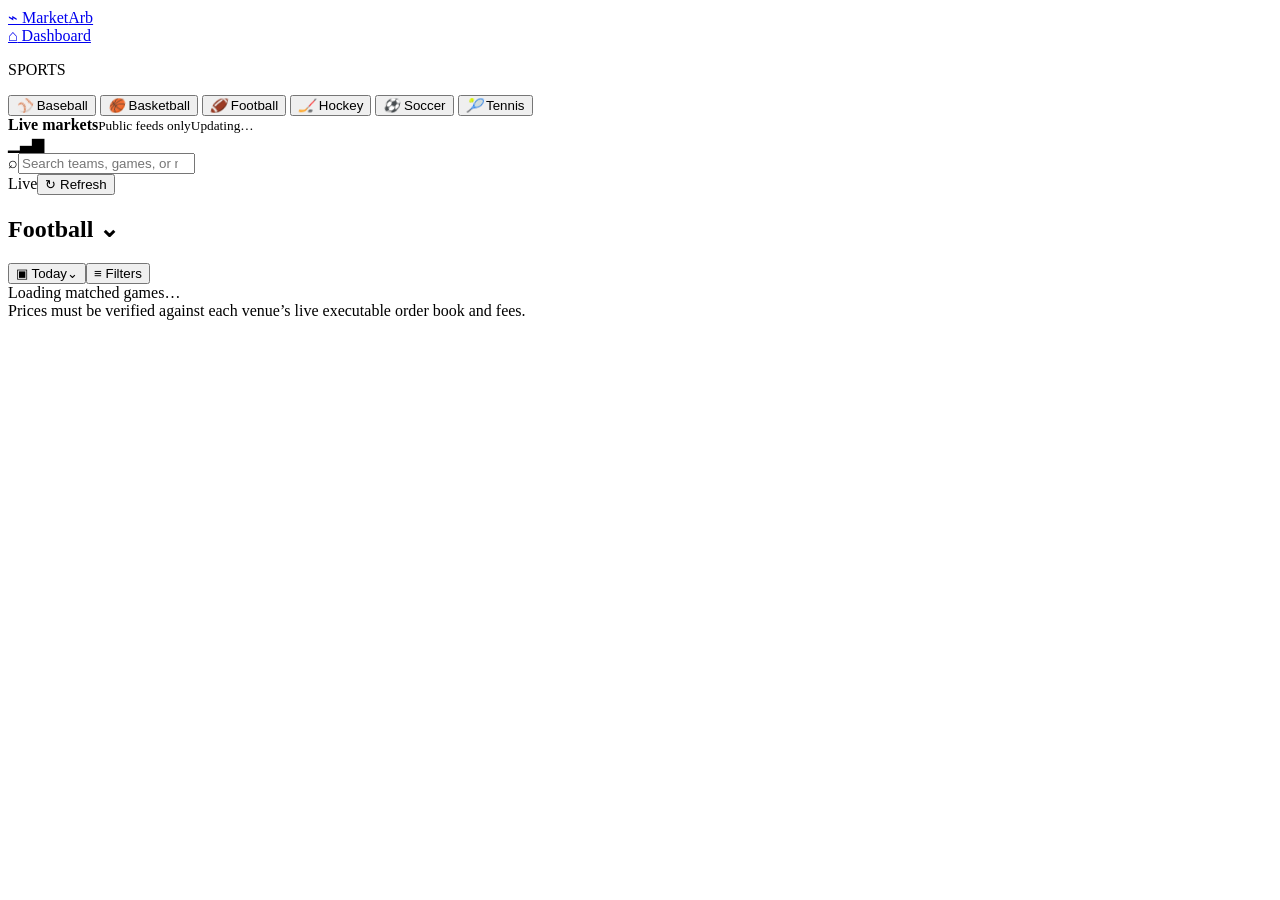
==== web/index.html @ 3ede759c "init2" ====
<!doctype html>
<html lang="en">

<head>
  <meta charset="utf-8">
  <meta name="viewport" content="width=device-width, initial-scale=1">
  <title>Cross-Venue Research</title>
  <link rel="stylesheet" href="/styles.css">
</head>

<body>
  <aside class="sidebar">
    <a class="brand" href="#"><span class="brand-mark">⌁</span> Market<span>Arb</span></a>
    <nav class="primary-nav" aria-label="Application">
      <a class="active" href="#board"><i>⌂</i> Dashboard</a>
    </nav>
    <p class="section-label">SPORTS</p>
    <nav class="sports-nav" aria-label="Sports">
      <button class="tab" data-sport="baseball"><i>⚾</i> Baseball</button>
      <button class="tab" data-sport="basketball"><i>🏀</i> Basketball</button>
      <button class="tab active" data-sport="football"><i>🏈</i> Football</button>
      <button class="tab" data-sport="hockey"><i>🏒</i> Hockey</button>
      <button class="tab" data-sport="soccer"><i>⚽</i> Soccer</button>
      <button class="tab" data-sport="tennis"><i>🎾</i> Tennis</button>
    </nav>
    <div class="live-card"><span class="pulse"></span>
      <div><strong>Live markets</strong><small>Public feeds only</small><small id="sidebar-updated">Updating…</small>
      </div><span class="bars">▁▃▆</span>
    </div>
  </aside>

  <main class="app" id="board">
    <header class="topbar">
      <label class="search"><span>⌕</span><input id="search" type="search"
          placeholder="Search teams, games, or markets…"></label>
      <div class="topbar-right"><span class="live-status"><i class="pulse"></i> Live</span><span
          id="clock"></span><button id="refresh" type="button">↻ Refresh</button></div>
    </header>
    <section class="content">
      <div class="sport-header">
        <div>
          <h1 id="sport-title">Football <span>⌄</span></h1>
        </div>
        <div class="header-actions"><button class="control">▣ Today⌄</button><button class="control">≡ Filters</button>
        </div>
      </div>
      <section id="meta" class="meta" aria-live="polite">Loading matched games…</section>
      <section id="notice" class="notice">Prices must be verified against each venue’s live executable order book and
        fees.</section>
      <section id="table-wrap" class="table-wrap" aria-live="polite"></section>
    </section>
  </main>
  <script src="/app.js"></script>
</body>

</html>
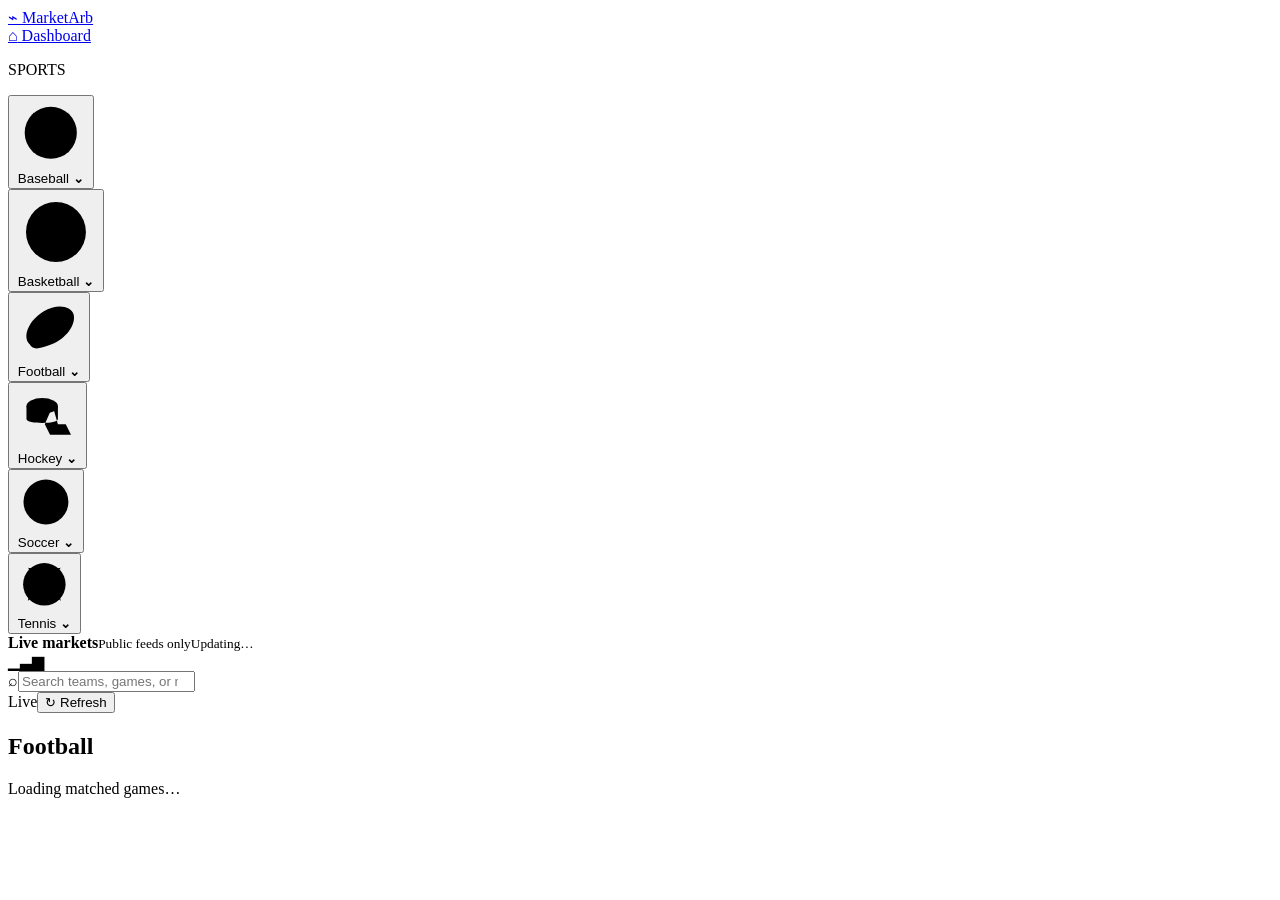
==== commit 34ca8433: "init4" ====
--- a/web/index.html
+++ b/web/index.html
@@ -5,23 +5,54 @@
   <meta charset="utf-8">
   <meta name="viewport" content="width=device-width, initial-scale=1">
   <title>Cross-Venue Research</title>
-  <link rel="stylesheet" href="/styles.css">
+  <link rel="stylesheet" href="/styles.css?v=20260926-9">
 </head>
 
 <body>
   <aside class="sidebar">
     <a class="brand" href="#"><span class="brand-mark">⌁</span> Market<span>Arb</span></a>
     <nav class="primary-nav" aria-label="Application">
-      <a class="active" href="#board"><i>⌂</i> Dashboard</a>
+      <a id="home" class="active" href="#board"><i>⌂</i> Dashboard</a>
     </nav>
     <p class="section-label">SPORTS</p>
     <nav class="sports-nav" aria-label="Sports">
-      <button class="tab" data-sport="baseball"><i>⚾</i> Baseball</button>
-      <button class="tab" data-sport="basketball"><i>🏀</i> Basketball</button>
-      <button class="tab active" data-sport="football"><i>🏈</i> Football</button>
-      <button class="tab" data-sport="hockey"><i>🏒</i> Hockey</button>
-      <button class="tab" data-sport="soccer"><i>⚽</i> Soccer</button>
-      <button class="tab" data-sport="tennis"><i>🎾</i> Tennis</button>
+      <div class="sport-group">
+        <button class="sport-group-toggle" type="button" aria-expanded="false" aria-controls="baseball-options"><svg class="sport-icon" viewBox="0 0 24 24" aria-hidden="true"><circle cx="12" cy="12" r="9"/><path d="M6 5c4 3 4 11 0 14M18 5c-4 3-4 11 0 14M8 7l2 1m-2 3 2 1m4-5 2-1m-2 6 2-1"/></svg> Baseball <b>⌄</b></button>
+        <div class="sport-options" id="baseball-options" hidden><button class="tab" data-sport="baseball" data-leagues="mlb" data-label="MLB">MLB</button></div>
+      </div>
+      <div class="sport-group">
+        <button class="sport-group-toggle" type="button" aria-expanded="false" aria-controls="basketball-options"><svg class="sport-icon" viewBox="0 0 24 24" aria-hidden="true"><circle cx="12" cy="12" r="9"/><path d="M3 12h18M12 3c4 4 4 14 0 18M12 3c-4 4-4 14 0 18"/></svg> Basketball <b>⌄</b></button>
+        <div class="sport-options" id="basketball-options" hidden>
+          <button class="tab" data-sport="basketball" data-leagues="nba,cbb" data-label="Men's Basketball">Men's</button>
+          <button class="tab" data-sport="basketball" data-leagues="wnba" data-label="Women's Basketball">Women's</button>
+        </div>
+      </div>
+      <div class="sport-group">
+        <button class="sport-group-toggle" type="button" aria-expanded="false" aria-controls="football-options"><svg class="sport-icon" viewBox="0 0 24 24" aria-hidden="true"><path d="M5 18c-3-3 0-9 5-12s10-2 11 1c1 4-3 9-8 11s-7 2-8 0Z"/><path d="m9 8 7 7M12 10l-2 2m5 1-2 2m1-5 2-2"/></svg> Football <b>⌄</b></button>
+        <div class="sport-options" id="football-options" hidden>
+          <button class="tab" data-sport="football" data-leagues="cfb" data-label="College Football">College</button>
+          <button class="tab" data-sport="football" data-leagues="nfl" data-label="Pro Football">Pro</button>
+        </div>
+      </div>
+      <div class="sport-group">
+        <button class="sport-group-toggle" type="button" aria-expanded="false" aria-controls="hockey-options"><svg class="sport-icon" viewBox="0 0 24 24" aria-hidden="true"><ellipse cx="10" cy="8" rx="6" ry="3"/><path d="M4 8v5c0 2 12 2 12 0V8M16 15h3l2 4h-8l-2-4 3-7"/></svg> Hockey <b>⌄</b></button>
+        <div class="sport-options" id="hockey-options" hidden><button class="tab" data-sport="hockey" data-leagues="nhl" data-label="NHL">NHL</button></div>
+      </div>
+      <div class="sport-group">
+        <button class="sport-group-toggle" type="button" aria-expanded="false" aria-controls="soccer-options"><svg class="sport-icon" viewBox="0 0 24 24" aria-hidden="true"><circle cx="12" cy="12" r="9"/><path d="m12 7 4 3-1 5h-6l-1-5 4-3Zm0 0V3m4 3 4 2m-5 7 3 4m-9-4-3 4m-1-9-4-2"/></svg> Soccer <b>⌄</b></button>
+        <div class="sport-options" id="soccer-options" hidden>
+          <button class="tab" data-sport="soccer" data-leagues="epl" data-label="Premier League">Premier League</button>
+          <button class="tab" data-sport="soccer" data-leagues="mls" data-label="MLS">MLS</button>
+          <button class="tab" data-sport="soccer" data-leagues="ucl" data-label="Champions League">Champions League</button>
+        </div>
+      </div>
+      <div class="sport-group">
+        <button class="sport-group-toggle" type="button" aria-expanded="false" aria-controls="tennis-options"><svg class="sport-icon" viewBox="0 0 24 24" aria-hidden="true"><circle cx="12" cy="12" r="9"/><path d="M5 5c7 1 12 6 14 14M19 5C12 6 7 11 5 19"/></svg> Tennis <b>⌄</b></button>
+        <div class="sport-options" id="tennis-options" hidden>
+          <button class="tab" data-sport="tennis" data-leagues="atp" data-label="Men's Tennis">Men's</button>
+          <button class="tab" data-sport="tennis" data-leagues="wta" data-label="Women's Tennis">Women's</button>
+        </div>
+      </div>
     </nav>
     <div class="live-card"><span class="pulse"></span>
       <div><strong>Live markets</strong><small>Public feeds only</small><small id="sidebar-updated">Updating…</small>
@@ -38,19 +69,17 @@
     </header>
     <section class="content">
       <div class="sport-header">
-        <div>
-          <h1 id="sport-title">Football <span>⌄</span></h1>
-        </div>
-        <div class="header-actions"><button class="control">▣ Today⌄</button><button class="control">≡ Filters</button>
+        <div class="sport-title-row">
+          <h1 id="sport-title">Football</h1>
+          <span id="match-summary" class="match-summary"></span>
         </div>
       </div>
       <section id="meta" class="meta" aria-live="polite">Loading matched games…</section>
-      <section id="notice" class="notice">Prices must be verified against each venue’s live executable order book and
-        fees.</section>
+      <section id="notice" class="notice" hidden></section>
       <section id="table-wrap" class="table-wrap" aria-live="polite"></section>
     </section>
   </main>
-  <script src="/app.js"></script>
+  <script src="/app.js?v=20260926-18"></script>
 </body>
 
 </html>
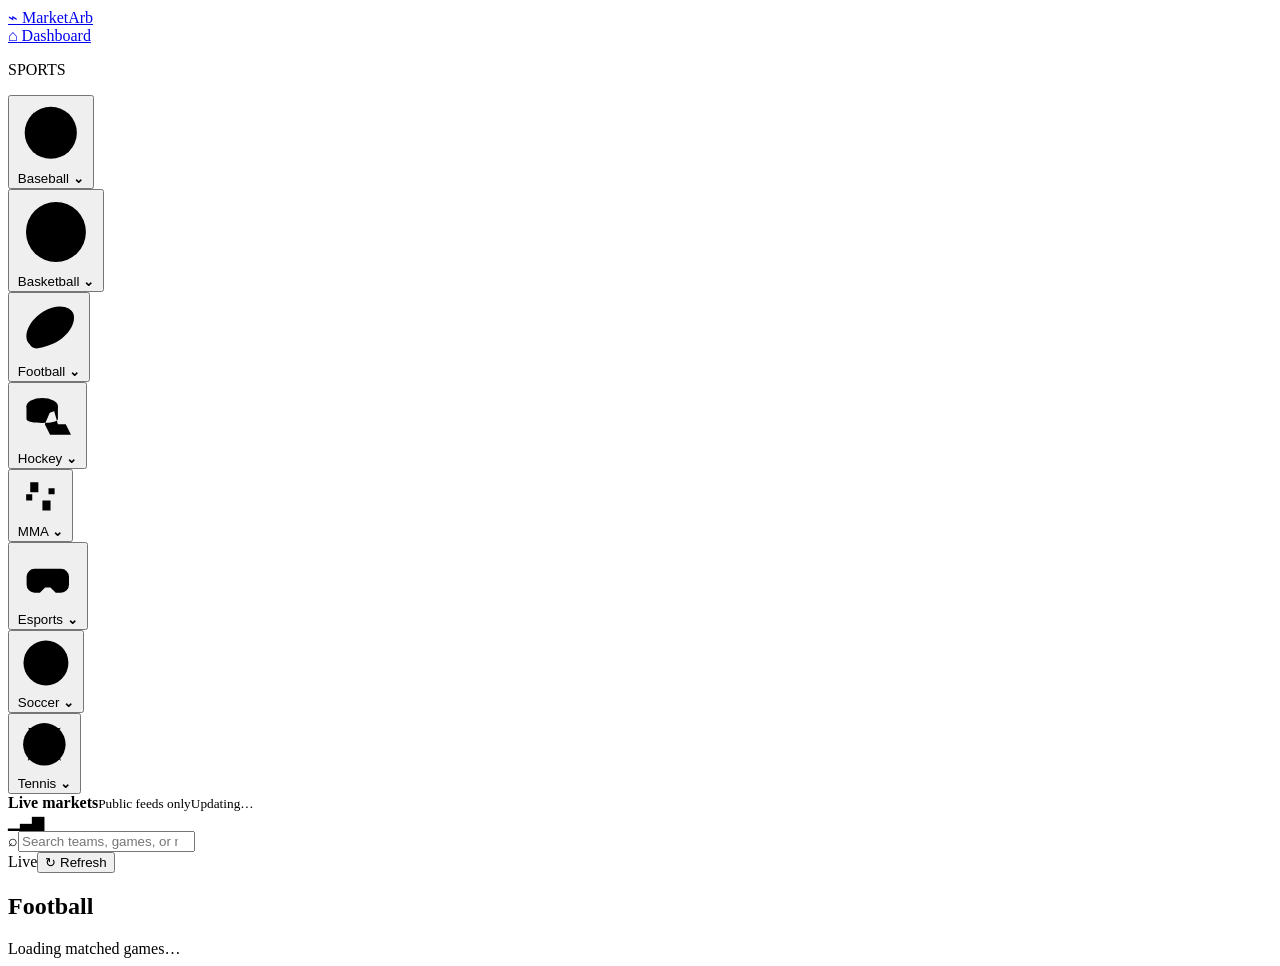
==== commit d509bf3e: "format" ====
--- a/web/index.html
+++ b/web/index.html
@@ -5,7 +5,7 @@
   <meta charset="utf-8">
   <meta name="viewport" content="width=device-width, initial-scale=1">
   <title>Cross-Venue Research</title>
-  <link rel="stylesheet" href="/styles.css?v=20260926-9">
+  <link rel="stylesheet" href="/styles.css?v=20260926-12">
 </head>
 
 <body>
@@ -39,6 +39,20 @@
         <div class="sport-options" id="hockey-options" hidden><button class="tab" data-sport="hockey" data-leagues="nhl" data-label="NHL">NHL</button></div>
       </div>
       <div class="sport-group">
+        <button class="sport-group-toggle" type="button" aria-expanded="false" aria-controls="mma-options"><svg class="sport-icon" viewBox="0 0 24 24" aria-hidden="true"><path d="M7 5h4v5H7zM13 14h4v5h-4zM11 7l2 2m-4 2 2 2m2-2 2-2"/><path d="M5 11h3v3H5zM16 8h3v3h-3z"/></svg> MMA <b>⌄</b></button>
+        <div class="sport-options" id="mma-options" hidden><button class="tab" data-sport="mma" data-leagues="ufc" data-label="UFC">UFC</button></div>
+      </div>
+      <div class="sport-group">
+        <button class="sport-group-toggle" type="button" aria-expanded="false" aria-controls="esports-options"><svg class="sport-icon" viewBox="0 0 24 24" aria-hidden="true"><path d="M7 9h10a3 3 0 0 1 3 3v3a3 3 0 0 1-3 3h-2l-2-2h-2l-2 2H7a3 3 0 0 1-3-3v-3a3 3 0 0 1 3-3Z"/><path d="M8 13h3m-1.5-1.5v3M16 13h.01M18 12h.01"/></svg> Esports <b>⌄</b></button>
+        <div class="sport-options" id="esports-options" hidden>
+          <button class="tab" data-sport="esports" data-leagues="cs2" data-label="CS2">CS2</button>
+          <button class="tab" data-sport="esports" data-leagues="lol" data-label="League of Legends">LoL</button>
+          <button class="tab" data-sport="esports" data-leagues="valorant" data-label="Valorant">Valorant</button>
+          <button class="tab" data-sport="esports" data-leagues="dota2" data-label="Dota 2">Dota 2</button>
+          <button class="tab" data-sport="esports" data-leagues="r6" data-label="Rainbow Six">R6</button>
+        </div>
+      </div>
+      <div class="sport-group">
         <button class="sport-group-toggle" type="button" aria-expanded="false" aria-controls="soccer-options"><svg class="sport-icon" viewBox="0 0 24 24" aria-hidden="true"><circle cx="12" cy="12" r="9"/><path d="m12 7 4 3-1 5h-6l-1-5 4-3Zm0 0V3m4 3 4 2m-5 7 3 4m-9-4-3 4m-1-9-4-2"/></svg> Soccer <b>⌄</b></button>
         <div class="sport-options" id="soccer-options" hidden>
           <button class="tab" data-sport="soccer" data-leagues="epl" data-label="Premier League">Premier League</button>
@@ -69,17 +83,20 @@
     </header>
     <section class="content">
       <div class="sport-header">
-        <div class="sport-title-row">
-          <h1 id="sport-title">Football</h1>
-          <span id="match-summary" class="match-summary"></span>
+        <div class="sport-heading">
+          <div class="sport-title-row">
+            <h1 id="sport-title">Football</h1>
+            <span id="match-summary" class="match-summary"></span>
+          </div>
         </div>
+        <section id="source-summary" class="source-summary" aria-live="polite" hidden></section>
       </div>
       <section id="meta" class="meta" aria-live="polite">Loading matched games…</section>
       <section id="notice" class="notice" hidden></section>
       <section id="table-wrap" class="table-wrap" aria-live="polite"></section>
     </section>
   </main>
-  <script src="/app.js?v=20260926-18"></script>
+  <script src="/app.js?v=20260926-21"></script>
 </body>
 
 </html>
